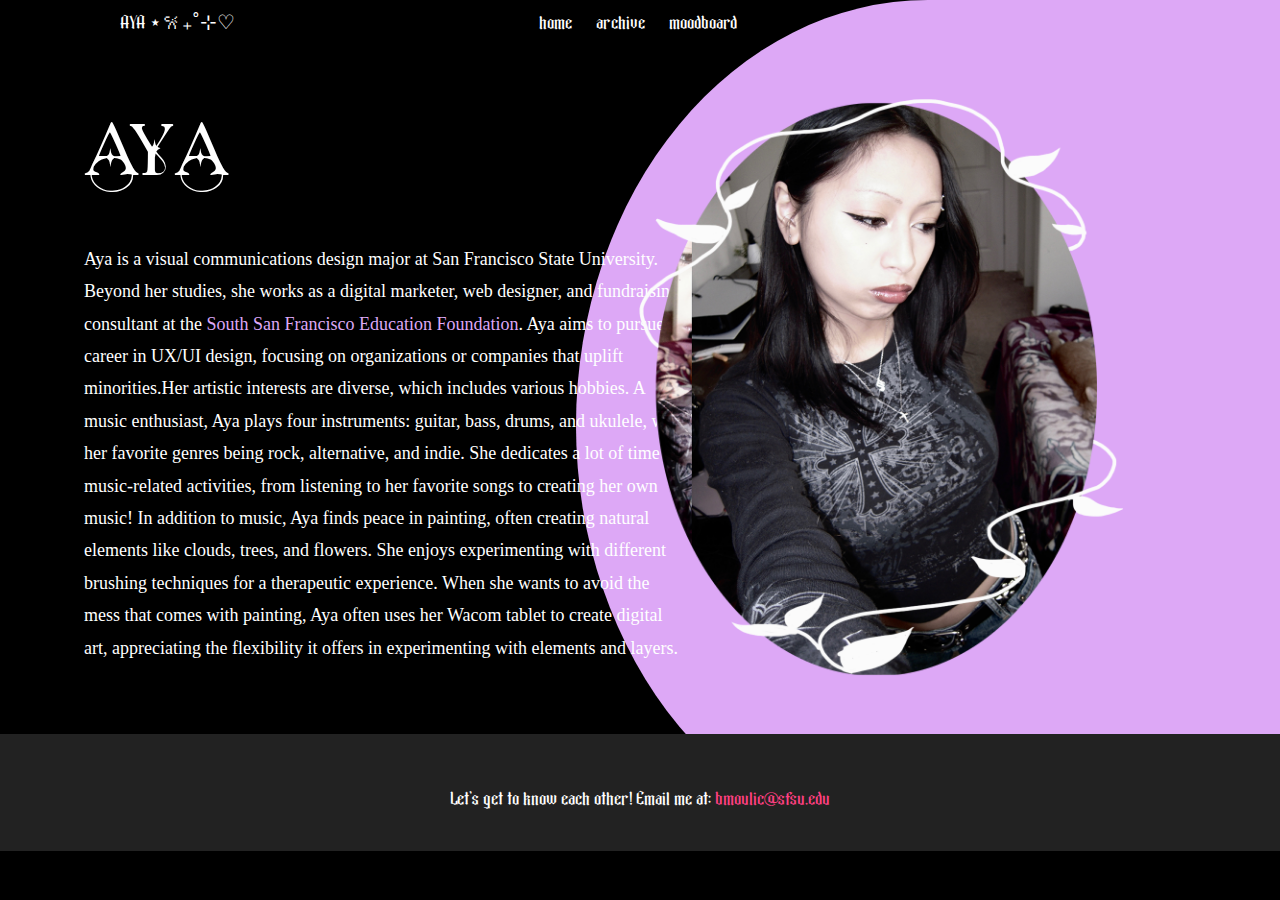
==== index.html @ b80fd5ef "Update index.html" ====
<!DOCTYPE html>
<html lang=""en">
    <head>
        <meta charset="UTF-8">
        <title>Aya Moulic</title>
        <link rel="stylesheet" href="css/style.css">
        <link href="https://fonts.googleapis.com/css2?family=Montserrat:ital,wght@0,100..900;1,100..900&family=New+Rocker&family=Old+Standard+TT:ital,wght@0,400;0,700;1,400&family=UnifrakturCook:wght@700&display=swap" rel="stylesheet">
        <link href="https://fonts.googleapis.com/css2?family=Montserrat:ital,wght@0,100..900;1,100..900&family=Old+Standard+TT:ital,wght@0,400;0,700;1,400&display=swap" rel="stylesheet">
    </head>
    
    <body>
    
    <header>
        <nav>
        <a href="index.html">AYA ⋆𐙚₊˚⊹♡</a>
        <a href="index.html">home</a>
        <a href="inspo/inspoPage.html">archive</a>
        <a href="topFive/topFivePage.html">moodboard</a>
        </nav>

    </header>
    <div class="content">
        
        <div class="text">
            <h1>aya </h1>
            <p>
                ​Aya is a visual communications design major at San Francisco State University. Beyond her studies, she works as a digital marketer, web designer, and fundraising consultant at the <a href="https://ssfedfoundation.org">South San Francisco Education Foundation</a>.  Aya aims to pursue a career in UX/UI design, focusing on organizations or companies that uplift minorities.​
Her artistic interests are diverse, which includes various hobbies. A music enthusiast, Aya plays four instruments: guitar, bass, drums, and ukulele, with her favorite genres being rock, alternative, and indie. She dedicates a lot of time to music-related activities, from listening to her favorite songs to creating her own music!
In addition to music, Aya finds peace in painting, often creating natural elements like clouds, trees, and flowers. She enjoys experimenting with different brushing techniques for a therapeutic experience. When she wants to avoid the mess that comes with painting, Aya often uses her Wacom tablet to create digital art, appreciating the flexibility it offers in experimenting with elements and layers.​

                </p>
        </div>
        <div class="image">
            <img src="img/me.png" width="600" height="700" alt="woman with medium black hair looking down, wearing a black long sleeve and blue jeans">
        </div>
        
    </div>

    <footer>
        <h5>Let's get to know each other! Email me at:  
            <a href="mailto:bmoulic@sfsu.edu">bmoulic@sfsu.edu</a></h5>
    </footer>
    </body>
</html>
---- css/style.css ----
@font-face {
    font-family: 'Starstruck';
    src: url('../font/Starstruck.ttf') format('truetype');
}
@font-face {
    font-family: 'Metal Gothic Demo';
    src: url('../font/MetalGothic-DemoVersion-Regular.ttf') format('truetype');
    font-weight: normal;
    font-style: normal;
}
body {
    background-color: #000;
    color: #fff;
    font-family: 'Old Standard TT', serif;
    margin: 0;
    padding: 0;
    position: relative;
    overflow-y: auto;
    text-decoration: #DDA8F6;
}

p{
    font-family: 'Old Standard TT', serif;
    font-size: 18px;
    line-height: 1.8;
    max-width: 600px;
    text-align: left;
    margin: 20px 0 20px 0;
    padding-bottom: 50px;
    margin-left: 0; 
    text-decoration: #DDA8F6;
}

p a {
    text-decoration: none;
    color: #DDA8F6;
}


body::before {
    content: "";
    position: absolute;
    top: 0;
    right: 0;
    width: 55%;
    height: 100%;
    background: #DDA8F6;
    border-top-left-radius: 50%;
    border-bottom-left-radius: 50%;
    z-index: -1;
}

h1 {
    font-family: 'Starstruck', sans-serif;
    font-size: 64px;
    margin-top: 50px;
    font-weight: 100;
    color: #fff;
}
h2, h3, h4, h5 {
    font-family: 'Metal Gothic Demo', sans-serif;
    font-weight: 100;
    color: #fff;
}

h4 {
    font-size: 24px;
    margin: 30px 0;
}

h5 {
    font-size: 20px;
    margin-bottom: 20px;
}


nav {
    padding: 10px 0;
    text-align: left;
    margin-left: 40px;
}

nav a {
    color: white;
    text-decoration: none;
    font-family: 'Metal Gothic Demo', sans-serif;
    font-size: 20px;
    margin-right: 20px;
    transition: 0.3s;
}

nav a:first-child {
    margin-right: 300px; /* Larger space for "AYA" */
    padding-left: 80px;
    font-weight: 100;
}

.content {
    display: flex;
    align-items: center;  /* Align items vertically */
    justify-content: space-between; /* Space between text and image */
    width: 100%;
    height: 100%;
    padding: 0 5%;
}
.text {
    flex: 1; /* Takes remaining space */
    padding-left: 20px;
    text-align: left;
}
.image {
    flex: 0 0 45%; /* Keeps image in purple area */
    display: flex;
    justify-content: center;
    align-items: center;
}

.image img {
    max-width: 100%;
    height: auto;
    border-radius: 50%;
    padding-right: 350px;
}
    

/* Footer */
footer {
    background-color: #222;
    color: white;
    padding: 20px 0;
    font-family: 'Old Standard TT', serif;
    text-align: center; /* Center content inside footer */
}

footer a {
    color: #ff4081;
    text-decoration: none;
}

footer a:hover {
    text-decoration: underline;
}
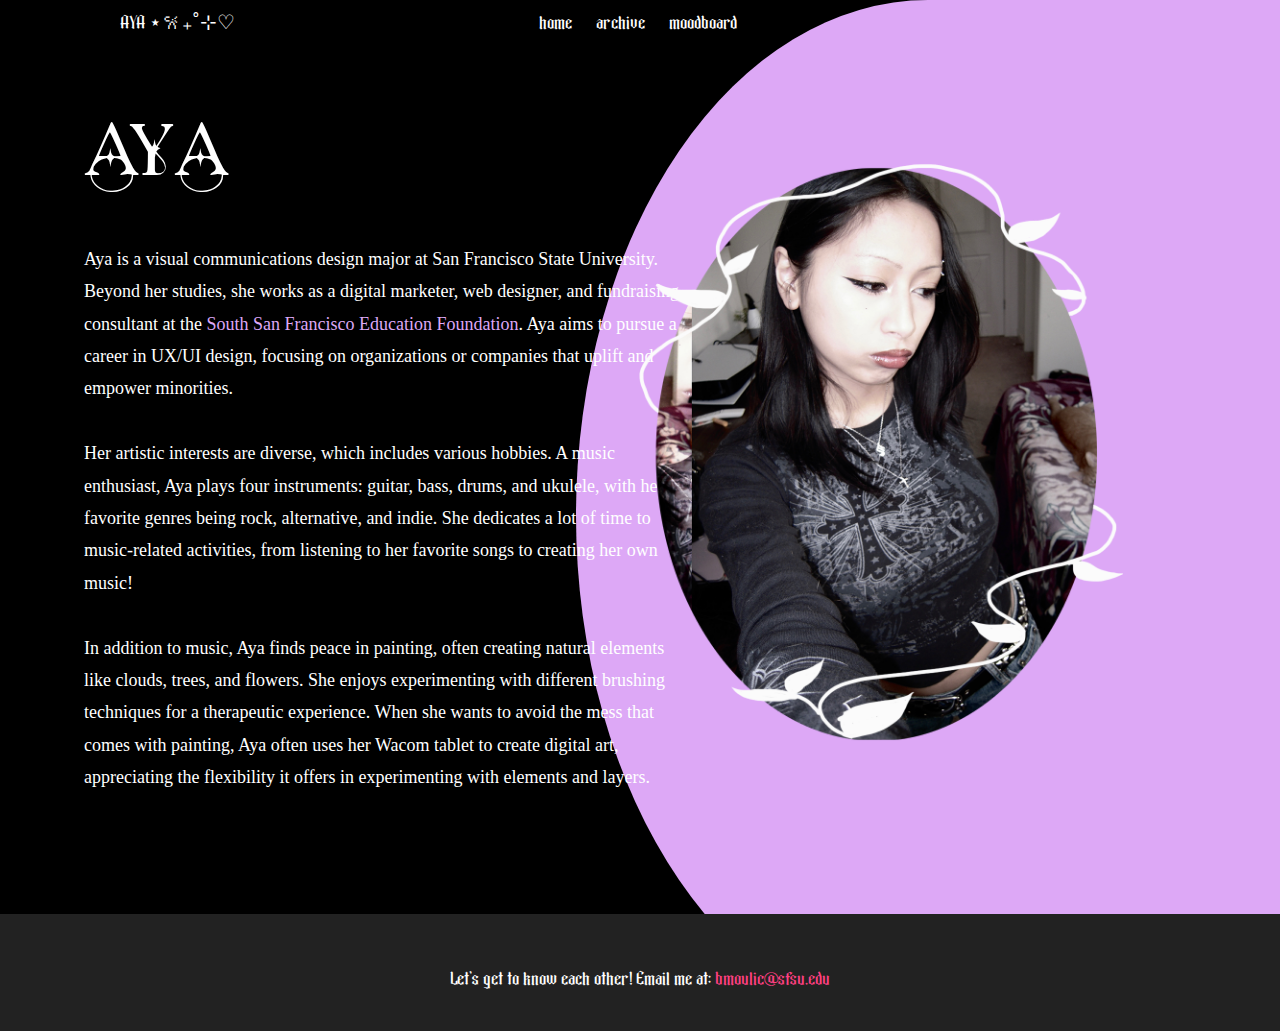
==== commit 755a31b2: "final home" ====
--- a/index.html
+++ b/index.html
@@ -23,11 +23,18 @@
         
         <div class="text">
             <h1>aya </h1>
-            <p>
-                ​Aya is a visual communications design major at San Francisco State University. Beyond her studies, she works as a digital marketer, web designer, and fundraising consultant at the <a href="https://ssfedfoundation.org">South San Francisco Education Foundation</a>.  Aya aims to pursue a career in UX/UI design, focusing on organizations or companies that uplift minorities.​
-Her artistic interests are diverse, which includes various hobbies. A music enthusiast, Aya plays four instruments: guitar, bass, drums, and ukulele, with her favorite genres being rock, alternative, and indie. She dedicates a lot of time to music-related activities, from listening to her favorite songs to creating her own music!
-In addition to music, Aya finds peace in painting, often creating natural elements like clouds, trees, and flowers. She enjoys experimenting with different brushing techniques for a therapeutic experience. When she wants to avoid the mess that comes with painting, Aya often uses her Wacom tablet to create digital art, appreciating the flexibility it offers in experimenting with elements and layers.​
-
+                <p>
+                ​Aya is a visual communications design major at San Francisco State University. Beyond her studies, she works as a digital marketer, web designer, and fundraising consultant
+                at the <a href="https://ssfedfoundation.org">South San Francisco Education Foundation</a>.  Aya aims to pursue a career in UX/UI design, focusing on organizations or companies 
+                that uplift and empower minorities.​ <br>
+                <br>
+                Her artistic interests are diverse, which includes various hobbies. A music enthusiast, Aya plays four instruments: guitar, bass, drums,
+                and ukulele, with her favorite genres being rock, alternative, and indie. She dedicates a lot of time to music-related activities, from listening to her favorite songs to creating 
+                her own music! <br> 
+                <br>
+                In addition to music, Aya finds peace in painting, often creating natural elements like clouds, trees, and flowers. She enjoys experimenting with different 
+                brushing techniques for a therapeutic experience. When she wants to avoid the mess that comes with painting, Aya often uses her Wacom tablet to create digital art, appreciating 
+                the flexibility it offers in experimenting with elements and layers.​
                 </p>
         </div>
         <div class="image">
--- a/css/style.css
+++ b/css/style.css
@@ -102,6 +102,7 @@
     width: 100%;
     height: 100%;
     padding: 0 5%;
+    padding-bottom: 50px;;
 }
 .text {
     flex: 1; /* Takes remaining space */
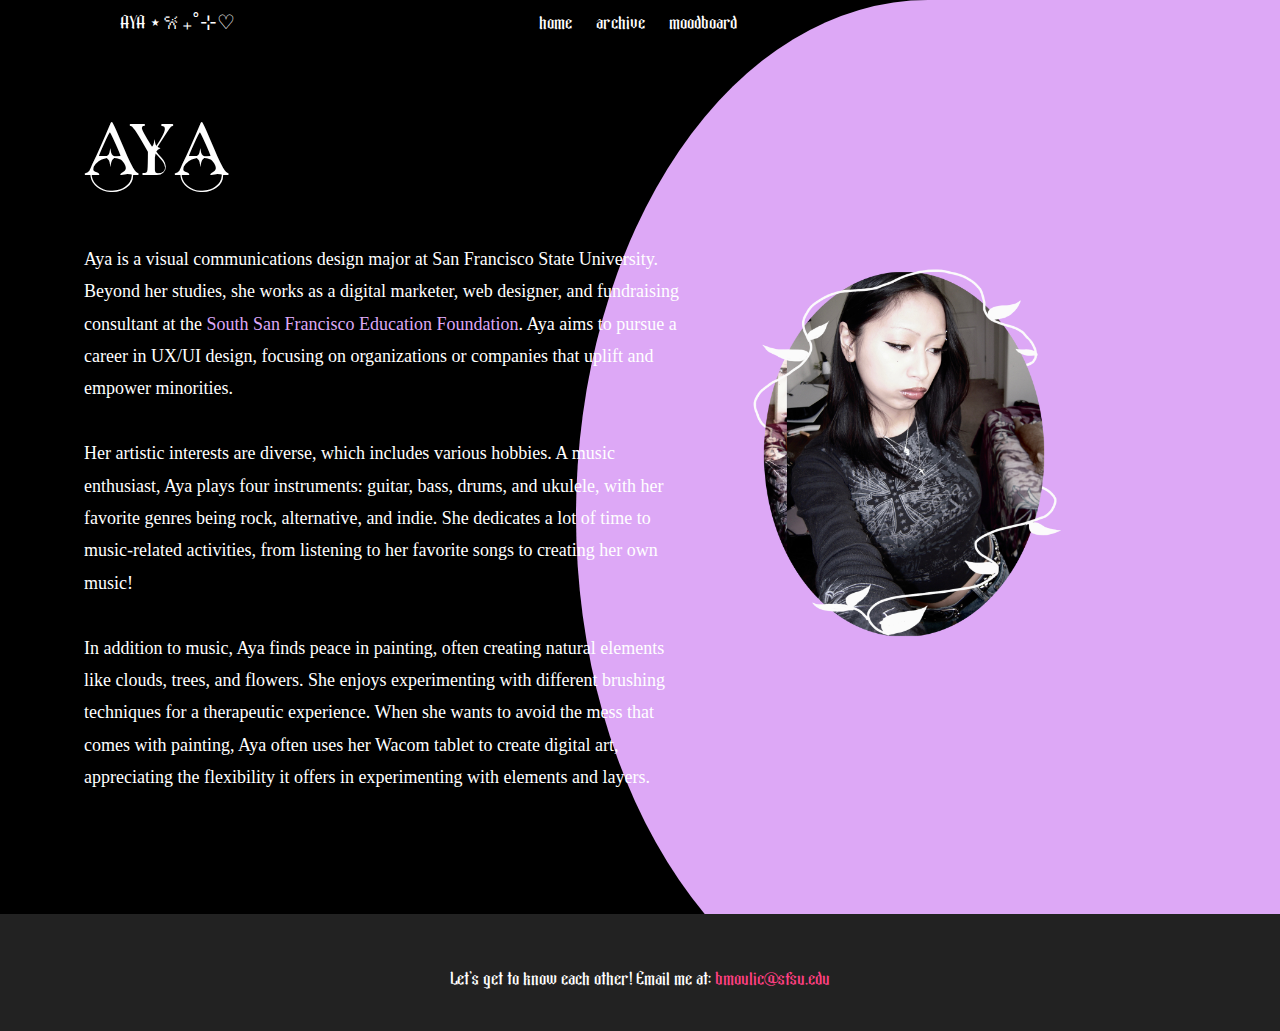
==== commit bfe89f27: "border" ====
--- a/index.html
+++ b/index.html
@@ -38,7 +38,7 @@
                 </p>
         </div>
         <div class="image">
-            <img src="img/me.png" width="600" height="700" alt="woman with medium black hair looking down, wearing a black long sleeve and blue jeans">
+            <img src="img/me.png" alt="woman with medium black hair looking down, wearing a black long sleeve and blue jeans">
         </div>
         
     </div>
--- a/css/style.css
+++ b/css/style.css
@@ -8,6 +8,9 @@
     font-weight: normal;
     font-style: normal;
 }
+* {
+    box-sizing: border-box;
+}
 body {
     background-color: #000;
     color: #fff;
@@ -17,6 +20,7 @@
     position: relative;
     overflow-y: auto;
     text-decoration: #DDA8F6;
+    overflow-x: hidden;
 }
 
 p{
@@ -117,10 +121,10 @@
 }
 
 .image img {
-    max-width: 100%;
+    max-width: 90%;
     height: auto;
     border-radius: 50%;
-    padding-right: 350px;
+    padding-right: 100px;
 }
     
 
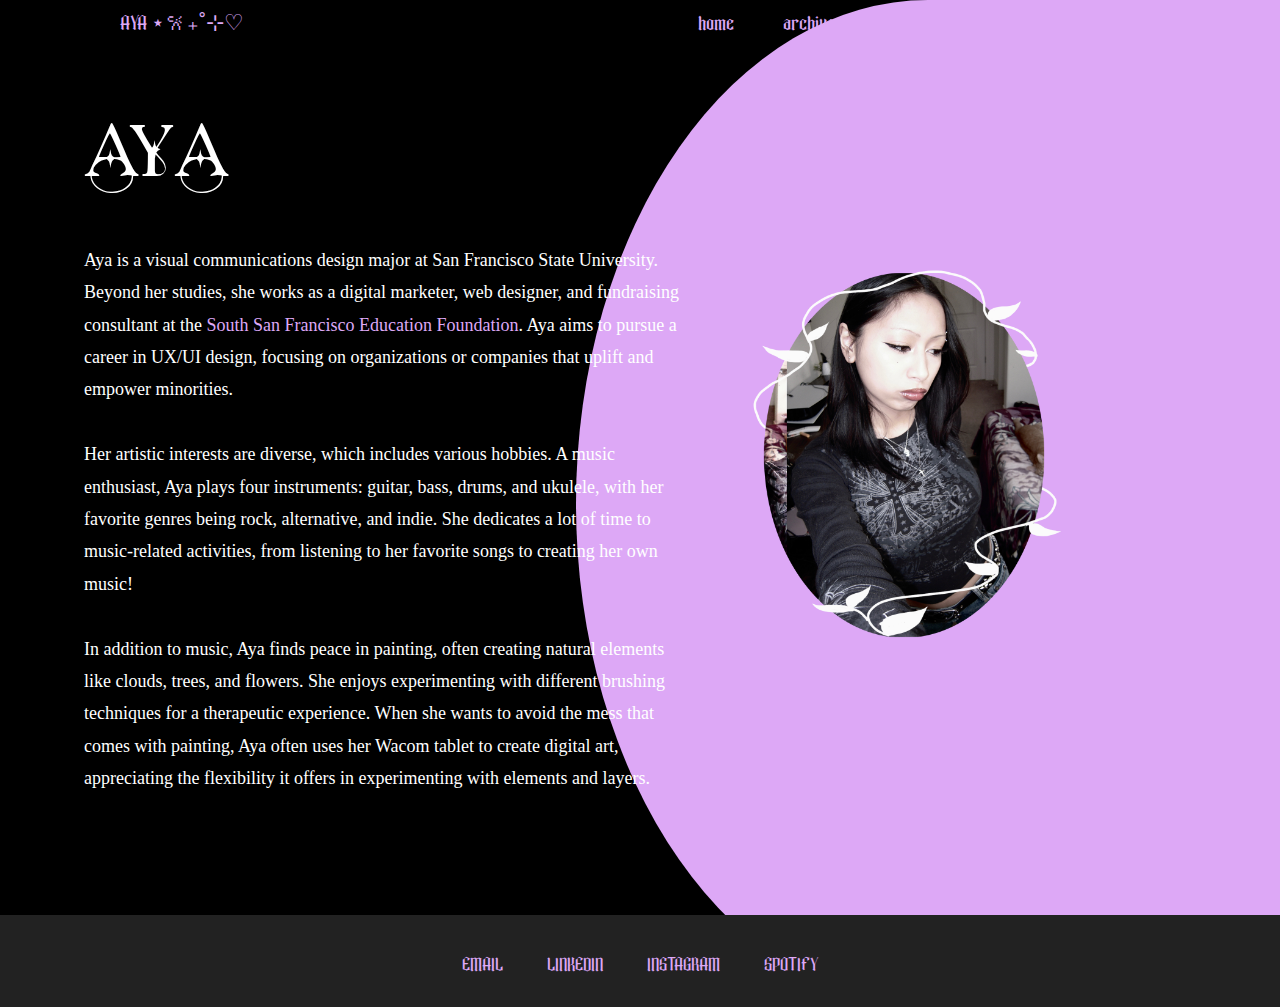
==== commit 0b2a6e6d: "v" ====
--- a/index.html
+++ b/index.html
@@ -44,8 +44,12 @@
     </div>
 
     <footer>
-        <h5>Let's get to know each other! Email me at:  
-            <a href="mailto:bmoulic@sfsu.edu">bmoulic@sfsu.edu</a></h5>
-    </footer>
+        <div class="social-links">
+            <h5>
+            <a href="mailto:bmoulic@sfsu.edu">Email</a>
+            <a href="https://www.linkedin.com/in/aya-moulic-7b6694253/">LinkedIn</a>
+            <a href="https://instagram.com/kill4aya">Instagram</a>
+            <a href="https://open.spotify.com/user/britney.rm?si=d590363a103f444c">Spotify</a>
+        </h5>
     </body>
 </html>--- a/css/style.css
+++ b/css/style.css
@@ -31,7 +31,6 @@
     text-align: left;
     margin: 20px 0 20px 0;
     padding-bottom: 50px;
-    margin-left: 0; 
     text-decoration: #DDA8F6;
 }
 
@@ -85,18 +84,17 @@
 }
 
 nav a {
-    color: white;
+    color: #DDA8F6;
     text-decoration: none;
     font-family: 'Metal Gothic Demo', sans-serif;
-    font-size: 20px;
-    margin-right: 20px;
+    font-size: 22px;
+    margin-right: 45px;
     transition: 0.3s;
 }
 
 nav a:first-child {
-    margin-right: 300px; /* Larger space for "AYA" */
+    margin-right: 450px; /* Larger space for "AYA" */
     padding-left: 80px;
-    font-weight: 100;
 }
 
 .content {
@@ -132,16 +130,20 @@
 footer {
     background-color: #222;
     color: white;
-    padding: 20px 0;
+    padding: 5px 0;
     font-family: 'Old Standard TT', serif;
-    text-align: center; /* Center content inside footer */
+    text-align: center; 
+    padding-bottom: 10px;
 }
 
-footer a {
-    color: #ff4081;
+.social-links a {
+    text-transform: uppercase;
+    color: #DDA8F6; /* Soft pink for aesthetic touch */
     text-decoration: none;
+    font-size: 20px;
+    transition: color 0.3s ease;
+    padding: 5px 20px;
 }
-
 footer a:hover {
     text-decoration: underline;
 }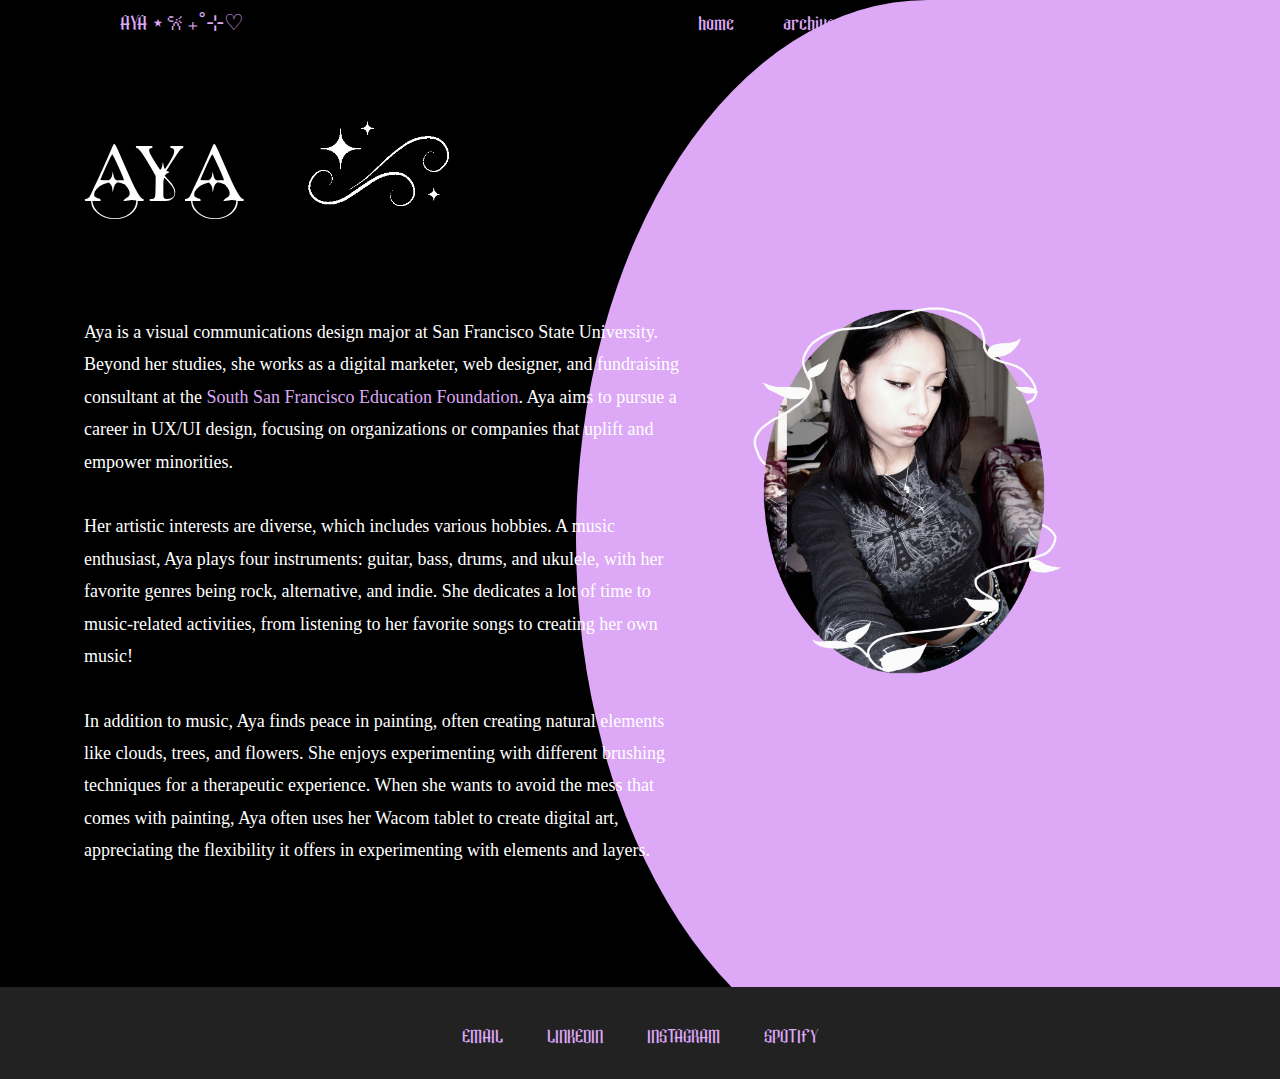
==== commit a9467ecb: "yes" ====
--- a/index.html
+++ b/index.html
@@ -22,7 +22,12 @@
     <div class="content">
         
         <div class="text">
-            <h1>aya </h1>
+
+            <div class="title">
+            <h1>aya </h1> 
+            <img src="img/stars.gif" alt="animated stars and a swirl">
+            </div>
+            
                 <p>
                 ​Aya is a visual communications design major at San Francisco State University. Beyond her studies, she works as a digital marketer, web designer, and fundraising consultant
                 at the <a href="https://ssfedfoundation.org">South San Francisco Education Foundation</a>.  Aya aims to pursue a career in UX/UI design, focusing on organizations or companies 
--- a/css/style.css
+++ b/css/style.css
@@ -55,7 +55,7 @@
 
 h1 {
     font-family: 'Starstruck', sans-serif;
-    font-size: 64px;
+    font-size: 70px;
     margin-top: 50px;
     font-weight: 100;
     color: #fff;
@@ -93,26 +93,40 @@
 }
 
 nav a:first-child {
-    margin-right: 450px; /* Larger space for "AYA" */
+    margin-right: 450px; 
     padding-left: 80px;
 }
+.title {
+    display: flex;
+    align-items: center;
+    gap: 10px; 
+}
 
+.title h1 {
+    margin: 0;
+    font-size: 70px;
+}
+
+.title img {
+    width: 250px;
+    height: 250px;
+}
 .content {
     display: flex;
-    align-items: center;  /* Align items vertically */
-    justify-content: space-between; /* Space between text and image */
+    align-items: center; 
+    justify-content: space-between;
     width: 100%;
     height: 100%;
     padding: 0 5%;
-    padding-bottom: 50px;;
+    padding-bottom: 50px;
 }
 .text {
-    flex: 1; /* Takes remaining space */
+    flex: 1; 
     padding-left: 20px;
     text-align: left;
 }
 .image {
-    flex: 0 0 45%; /* Keeps image in purple area */
+    flex: 0 0 45%;
     display: flex;
     justify-content: center;
     align-items: center;
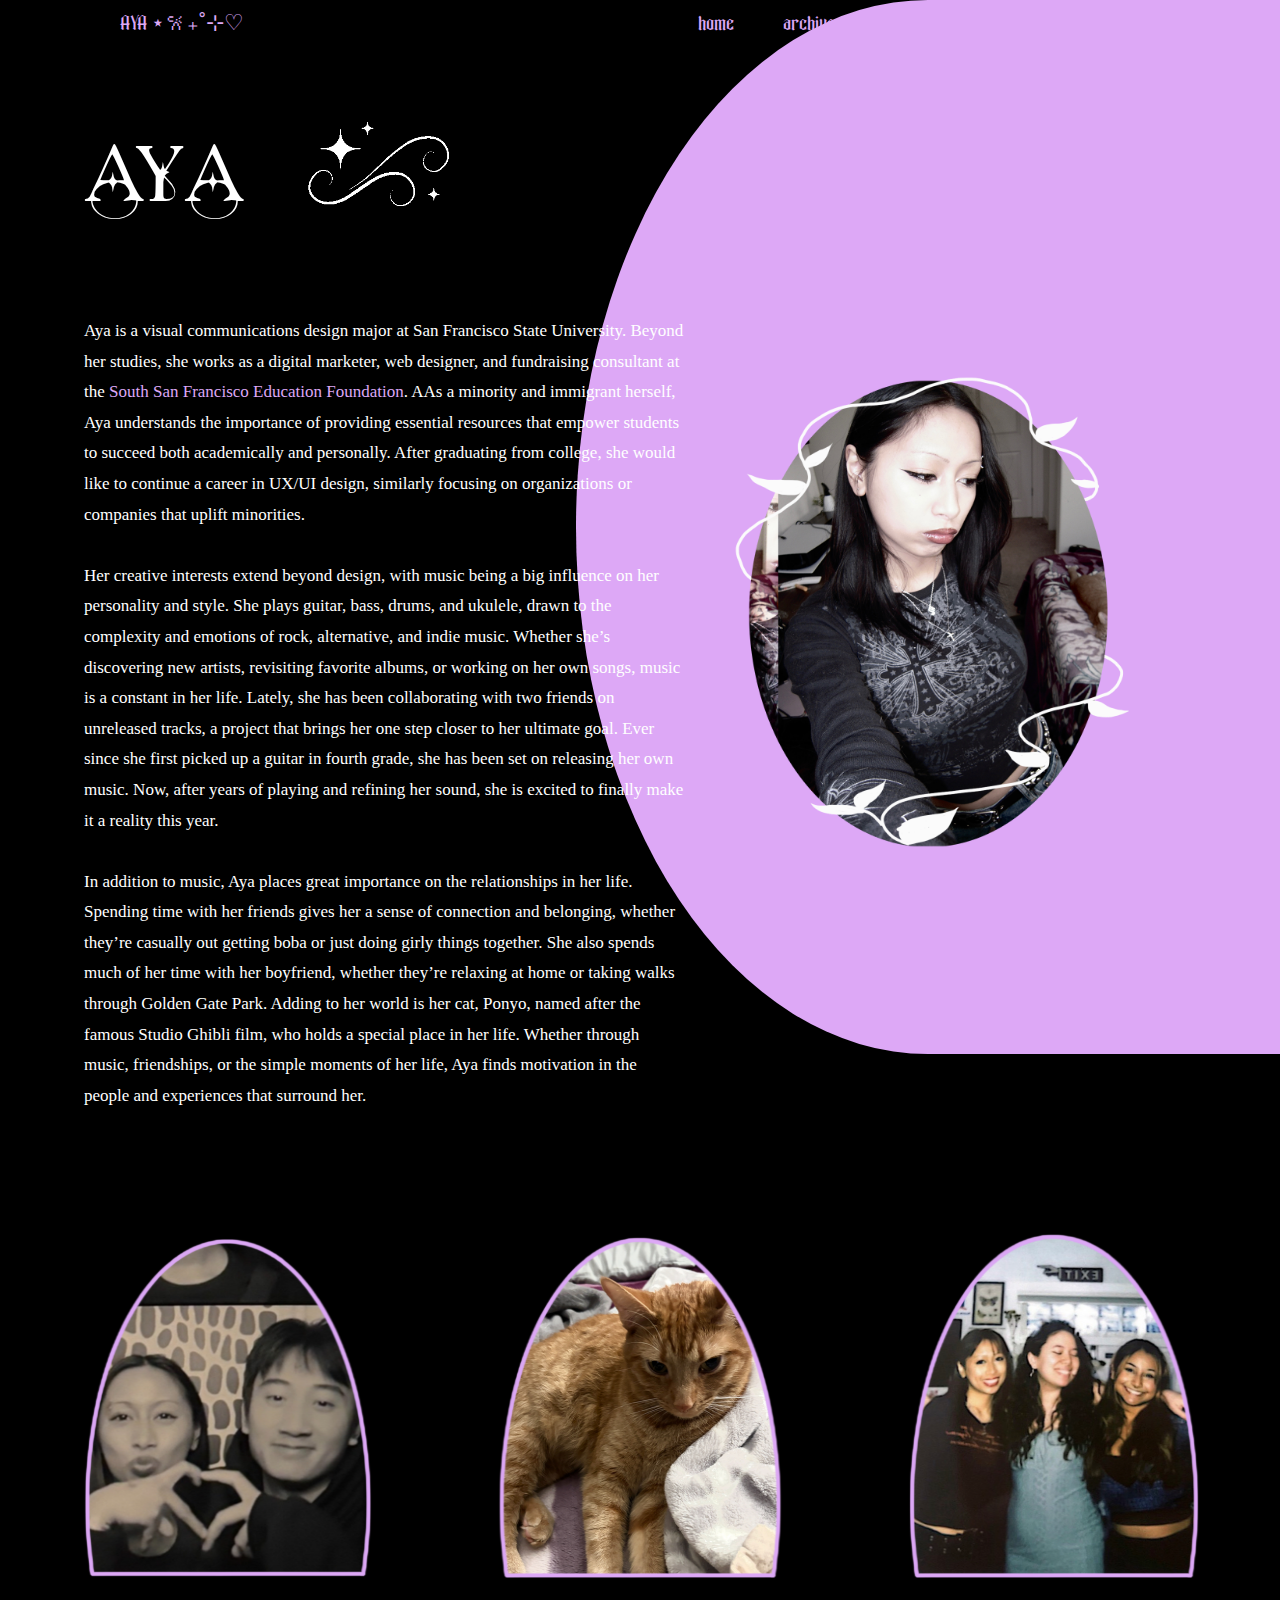
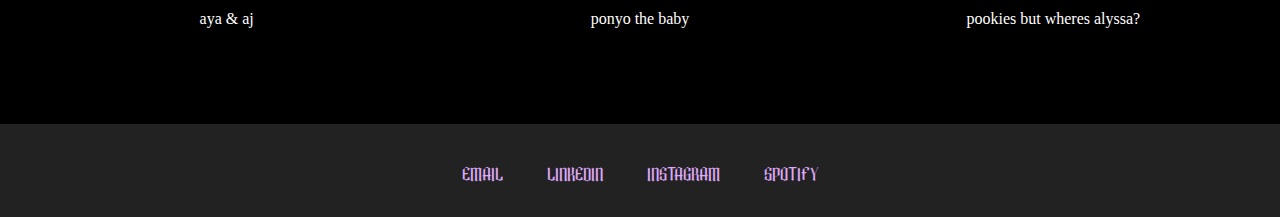
==== commit a67f51e2: "new" ====
--- a/index.html
+++ b/index.html
@@ -30,16 +30,19 @@
             
                 <p>
                 ​Aya is a visual communications design major at San Francisco State University. Beyond her studies, she works as a digital marketer, web designer, and fundraising consultant
-                at the <a href="https://ssfedfoundation.org">South San Francisco Education Foundation</a>.  Aya aims to pursue a career in UX/UI design, focusing on organizations or companies 
-                that uplift and empower minorities.​ <br>
+                at the <a href="https://ssfedfoundation.org">South San Francisco Education Foundation</a>.  AAs a minority and immigrant herself, Aya understands the importance of providing 
+                essential resources that empower students to succeed both academically and personally. After graduating from college, she would like to continue a career in UX/UI design, 
+                similarly focusing on organizations or companies that uplift minorities.​​ <br>
                 <br>
-                Her artistic interests are diverse, which includes various hobbies. A music enthusiast, Aya plays four instruments: guitar, bass, drums,
-                and ukulele, with her favorite genres being rock, alternative, and indie. She dedicates a lot of time to music-related activities, from listening to her favorite songs to creating 
-                her own music! <br> 
+                Her creative interests extend beyond design, with music being a big influence on her personality and style. She plays guitar, bass, drums, and ukulele, drawn to the complexity 
+                and emotions of rock, alternative, and indie music. Whether she’s discovering new artists, revisiting favorite albums, or working on her own songs, music is a constant in her life.
+                 Lately, she has been collaborating with two friends on unreleased tracks, a project that brings her one step closer to her ultimate goal.  Ever since she first picked up a guitar 
+                 in fourth grade, she has been set on releasing her own music. Now, after years of playing and refining her sound, she is excited to finally make it a reality this year. <br> 
                 <br>
-                In addition to music, Aya finds peace in painting, often creating natural elements like clouds, trees, and flowers. She enjoys experimenting with different 
-                brushing techniques for a therapeutic experience. When she wants to avoid the mess that comes with painting, Aya often uses her Wacom tablet to create digital art, appreciating 
-                the flexibility it offers in experimenting with elements and layers.​
+                In addition to music, Aya places great importance on the relationships in her life. Spending time with her friends gives her a sense of connection and belonging, whether they’re
+                 casually out getting boba or just doing girly things together. She also spends much of her time with her boyfriend, whether they’re relaxing at home or taking walks through Golden
+                  Gate Park. Adding to her world is her cat, Ponyo, named after the famous Studio Ghibli film, who holds a special place in her life. Whether through music, friendships, or the simple
+                   moments of her life, Aya finds motivation in the people and experiences that surround her.
                 </p>
         </div>
         <div class="image">
@@ -47,6 +50,22 @@
         </div>
         
     </div>
+
+ <div class="second">
+
+    <div class="friends">
+       <img src="img/ander.png"alt= a man and a woman making a heart with their hands>
+       <p>aya & aj</p>
+    </div>
+    <div class="friends">
+       <img src="img/meest.png" alt="orange cat laying down in a grey blanket">
+       <p>ponyo the baby </p>
+    </div>
+    <div class="friends">
+       <img src="img/girth.png" alt="3 girls smiling at the camera">
+         <p>pookies but wheres alyssa?</p>
+    </div>
+</div>
 
     <footer>
         <div class="social-links">
@@ -57,4 +76,5 @@
             <a href="https://open.spotify.com/user/britney.rm?si=d590363a103f444c">Spotify</a>
         </h5>
     </body>
+    
 </html>--- a/css/style.css
+++ b/css/style.css
@@ -25,7 +25,7 @@
 
 p{
     font-family: 'Old Standard TT', serif;
-    font-size: 18px;
+    font-size: 17px;
     line-height: 1.8;
     max-width: 600px;
     text-align: left;
@@ -46,7 +46,7 @@
     top: 0;
     right: 0;
     width: 55%;
-    height: 100%;
+    height: 58%;
     background: #DDA8F6;
     border-top-left-radius: 50%;
     border-bottom-left-radius: 50%;
@@ -118,10 +118,9 @@
     width: 100%;
     height: 100%;
     padding: 0 5%;
-    padding-bottom: 50px;
+    padding-bottom: 30px;
 }
 .text {
-    flex: 1; 
     padding-left: 20px;
     text-align: left;
 }
@@ -133,14 +132,38 @@
 }
 
 .image img {
-    max-width: 90%;
+    max-width: 100%;
     height: auto;
     border-radius: 50%;
-    padding-right: 100px;
+    padding-right: 50px;
 }
-    
+.image img:hover {
+    transform: scale(1.05); 
+}
 
-/* Footer */
+.second {
+    display: flex;
+    justify-content: space-around;
+    margin: 20px;
+}
+
+
+.friends img {
+    width: 300px;
+    height: 350px;
+    border-radius: 5px;
+}
+.friends img:hover {
+    transform: scale(1.05); 
+}
+
+.friends p {
+    font-family: 'Old Standard TT', serif;
+    font-size: 16px;
+    max-width: 600px;
+    text-align: center;
+    text-decoration: #DDA8F6;
+}
 footer {
     background-color: #222;
     color: white;
@@ -152,7 +175,7 @@
 
 .social-links a {
     text-transform: uppercase;
-    color: #DDA8F6; /* Soft pink for aesthetic touch */
+    color: #DDA8F6;
     text-decoration: none;
     font-size: 20px;
     transition: color 0.3s ease;
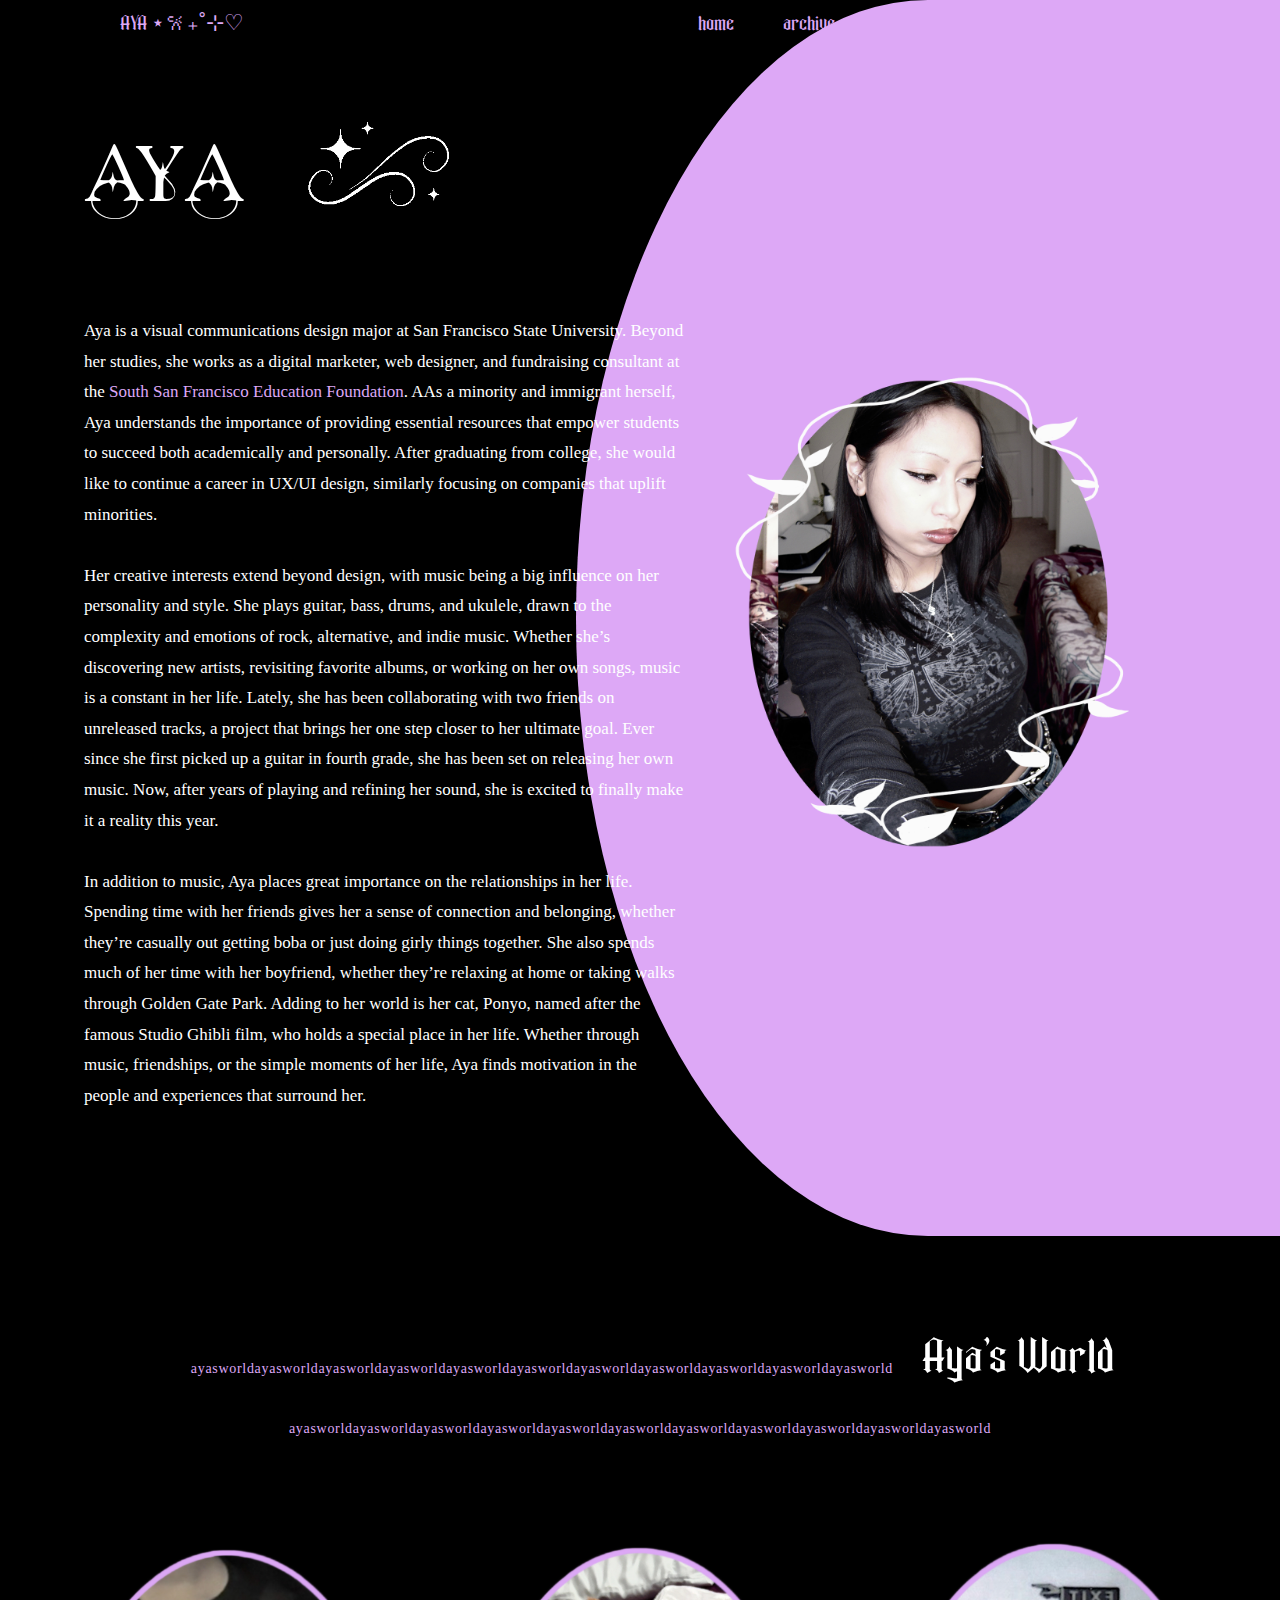
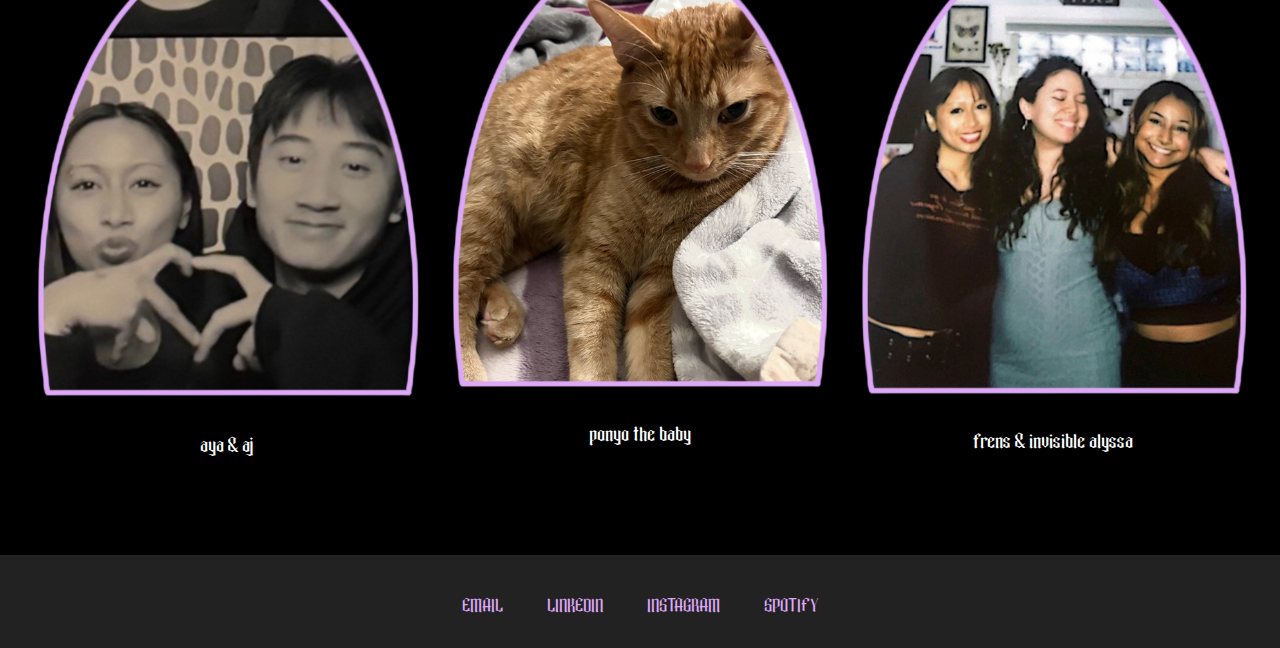
==== commit 97f1b497: "mainpage" ====
--- a/index.html
+++ b/index.html
@@ -32,7 +32,7 @@
                 ​Aya is a visual communications design major at San Francisco State University. Beyond her studies, she works as a digital marketer, web designer, and fundraising consultant
                 at the <a href="https://ssfedfoundation.org">South San Francisco Education Foundation</a>.  AAs a minority and immigrant herself, Aya understands the importance of providing 
                 essential resources that empower students to succeed both academically and personally. After graduating from college, she would like to continue a career in UX/UI design, 
-                similarly focusing on organizations or companies that uplift minorities.​​ <br>
+                similarly focusing on companies that uplift minorities.​​ <br>
                 <br>
                 Her creative interests extend beyond design, with music being a big influence on her personality and style. She plays guitar, bass, drums, and ukulele, drawn to the complexity 
                 and emotions of rock, alternative, and indie music. Whether she’s discovering new artists, revisiting favorite albums, or working on her own songs, music is a constant in her life.
@@ -51,6 +51,16 @@
         
     </div>
 
+    <h2>
+        <span class="wrld"> 
+        ayasworldayasworldayasworldayasworldayasworldayasworldayasworldayasworldayasworldayasworldayasworld
+         </span>
+    Aya's World
+    <span class="wrld">
+        ayasworldayasworldayasworldayasworldayasworldayasworldayasworldayasworldayasworldayasworldayasworld
+        </span>
+    </h2>
+
  <div class="second">
 
     <div class="friends">
@@ -63,7 +73,8 @@
     </div>
     <div class="friends">
        <img src="img/girth.png" alt="3 girls smiling at the camera">
-         <p>pookies but wheres alyssa?</p>
+         <p>frens & invisible alyssa
+         </p>
     </div>
 </div>
 
--- a/css/style.css
+++ b/css/style.css
@@ -46,7 +46,7 @@
     top: 0;
     right: 0;
     width: 55%;
-    height: 58%;
+    height: 55%;
     background: #DDA8F6;
     border-top-left-radius: 50%;
     border-bottom-left-radius: 50%;
@@ -60,7 +60,19 @@
     font-weight: 100;
     color: #fff;
 }
-h2, h3, h4, h5 {
+
+h2 {
+    font-family: 'Metal Gothic Demo', sans-serif;
+    font-weight: 100;
+    font-size: 50px;
+    color: #fff;
+    padding: 10px 0;
+    text-align: center;
+    padding-bottom: 50px;
+    padding-top: 75px;
+}
+
+h3, h4, h5 {
     font-family: 'Metal Gothic Demo', sans-serif;
     font-weight: 100;
     color: #fff;
@@ -141,6 +153,15 @@
     transform: scale(1.05); 
 }
 
+.wrld {
+    font-size: 14px !important;
+    font-family: 'Old Standard TT', serif;
+    font-weight: normal;
+    text-transform: lowercase;
+    letter-spacing: 0.05em;
+    margin: 0 25px;
+    color: #DDA8F6;
+}
 .second {
     display: flex;
     justify-content: space-around;
@@ -149,8 +170,8 @@
 
 
 .friends img {
-    width: 300px;
-    height: 350px;
+    width: 400px;
+    height: auto;
     border-radius: 5px;
 }
 .friends img:hover {
@@ -158,12 +179,13 @@
 }
 
 .friends p {
-    font-family: 'Old Standard TT', serif;
-    font-size: 16px;
+    font-family: 'Metal Gothic Demo', sans-serif;
+    font-size: 22px;
     max-width: 600px;
     text-align: center;
     text-decoration: #DDA8F6;
 }
+
 footer {
     background-color: #222;
     color: white;
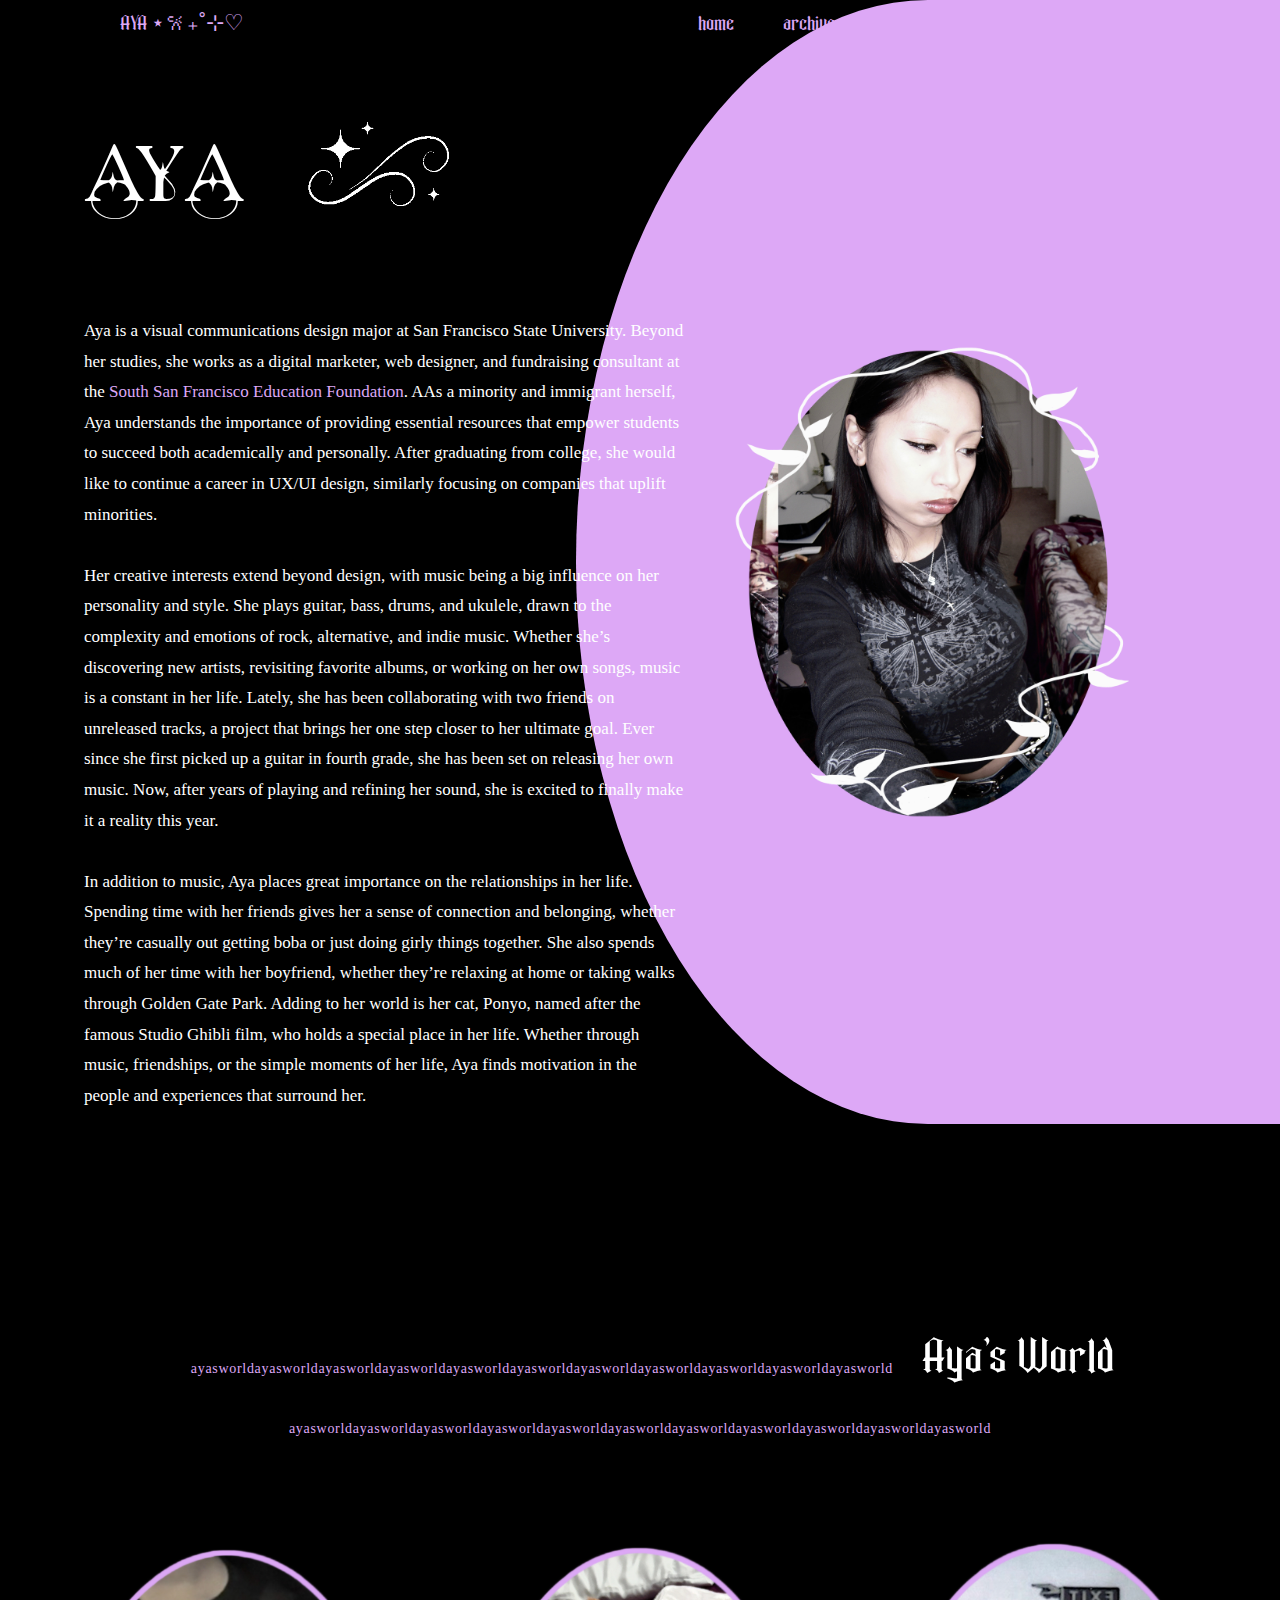
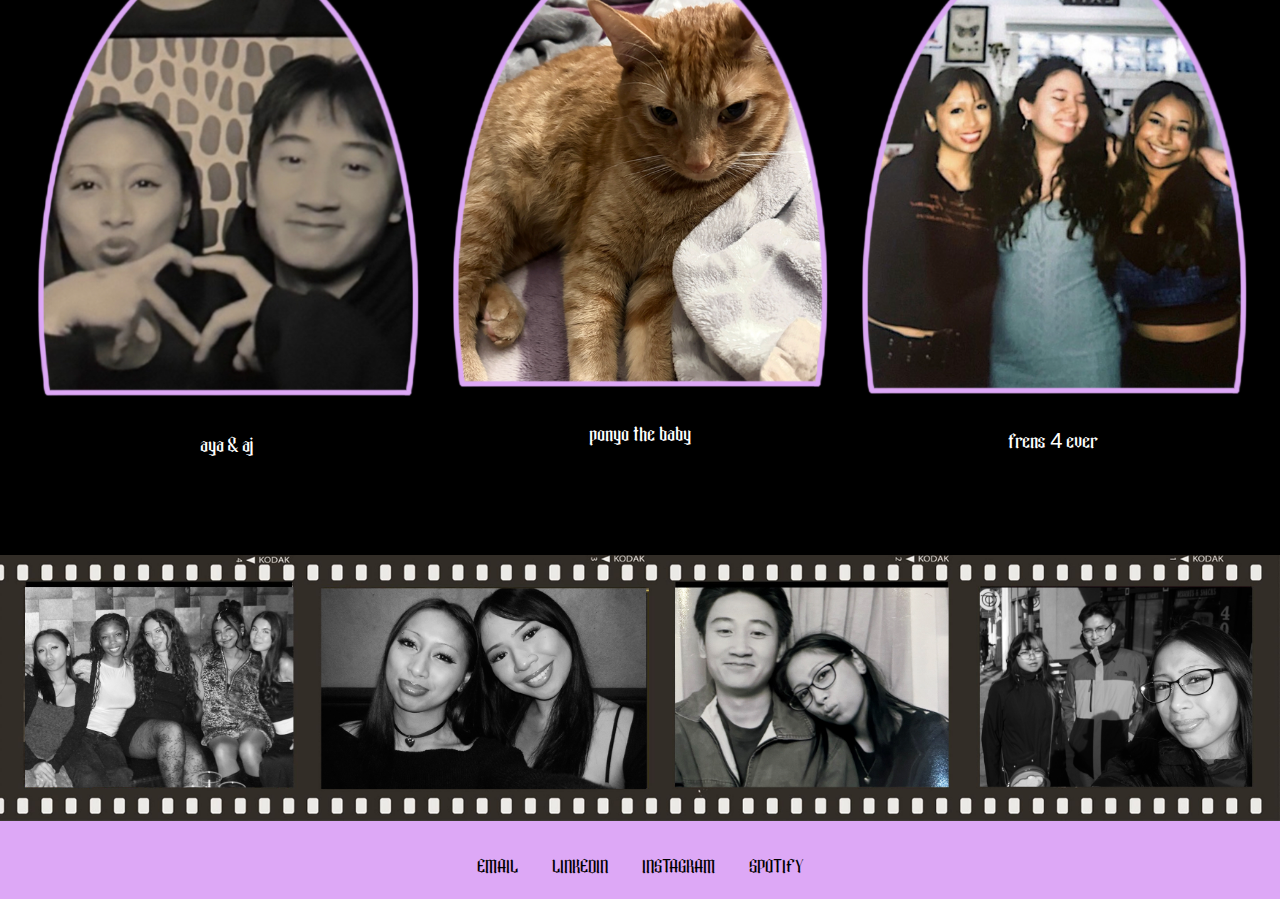
==== commit 23ce1fa1: "yaydone" ====
--- a/index.html
+++ b/index.html
@@ -73,9 +73,13 @@
     </div>
     <div class="friends">
        <img src="img/girth.png" alt="3 girls smiling at the camera">
-         <p>frens & invisible alyssa
+         <p>frens 4 ever
          </p>
     </div>
+</div>
+
+<div class="film">
+<img src="img/film.png" alt="film reel of friends and family">
 </div>
 
     <footer>
--- a/css/style.css
+++ b/css/style.css
@@ -46,7 +46,7 @@
     top: 0;
     right: 0;
     width: 55%;
-    height: 55%;
+    height: 45%;
     background: #DDA8F6;
     border-top-left-radius: 50%;
     border-bottom-left-radius: 50%;
@@ -137,6 +137,7 @@
     text-align: left;
 }
 .image {
+
     flex: 0 0 45%;
     display: flex;
     justify-content: center;
@@ -148,6 +149,7 @@
     height: auto;
     border-radius: 50%;
     padding-right: 50px;
+    padding-bottom: 60px;
 }
 .image img:hover {
     transform: scale(1.05); 
@@ -186,23 +188,40 @@
     text-decoration: #DDA8F6;
 }
 
+.film {
+    display: flex;
+    justify-content: center;
+}
+.film img {
+    width: 100%;
+}
+
 footer {
-    background-color: #222;
-    color: white;
-    padding: 5px 0;
-    font-family: 'Old Standard TT', serif;
-    text-align: center; 
-    padding-bottom: 10px;
+    background-color:  #DDA8F6;
+
+    font-family: 'Old Standard TT', serif;
+    text-align: center;
+    
+}
+
+.social-links {
+    display: flex;
+    justify-content: center;
+    gap: 20px;
+    flex-wrap: wrap;
+    font-family: 'Metal Gothic Demo', sans-serif;
+    font-size: 24px;
+    text-transform: uppercase;
 }
 
 .social-links a {
-    text-transform: uppercase;
-    color: #DDA8F6;
+    color: #000;
     text-decoration: none;
     font-size: 20px;
     transition: color 0.3s ease;
-    padding: 5px 20px;
-}
-footer a:hover {
-    text-decoration: underline;
-}+    padding: 5px 15px;
+}
+
+.social-links a:hover {
+    color: darkmagenta;
+}
